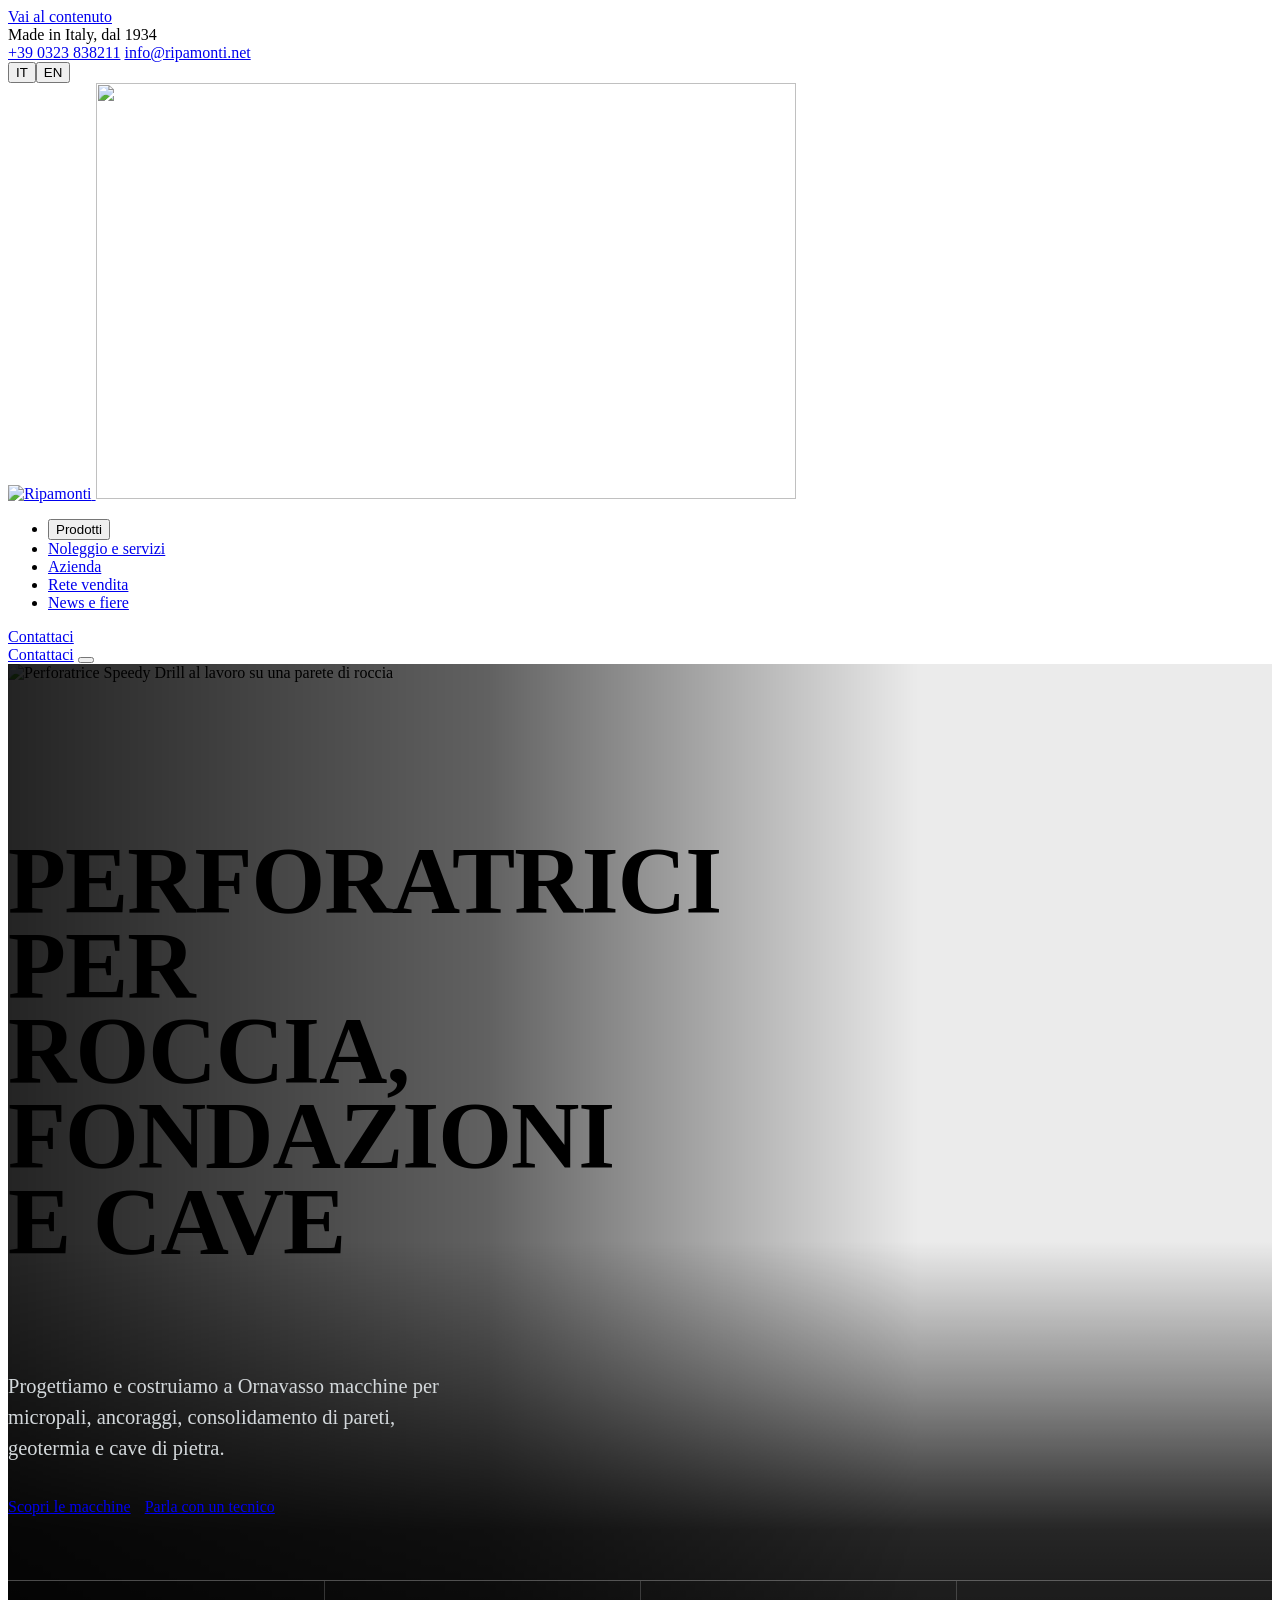
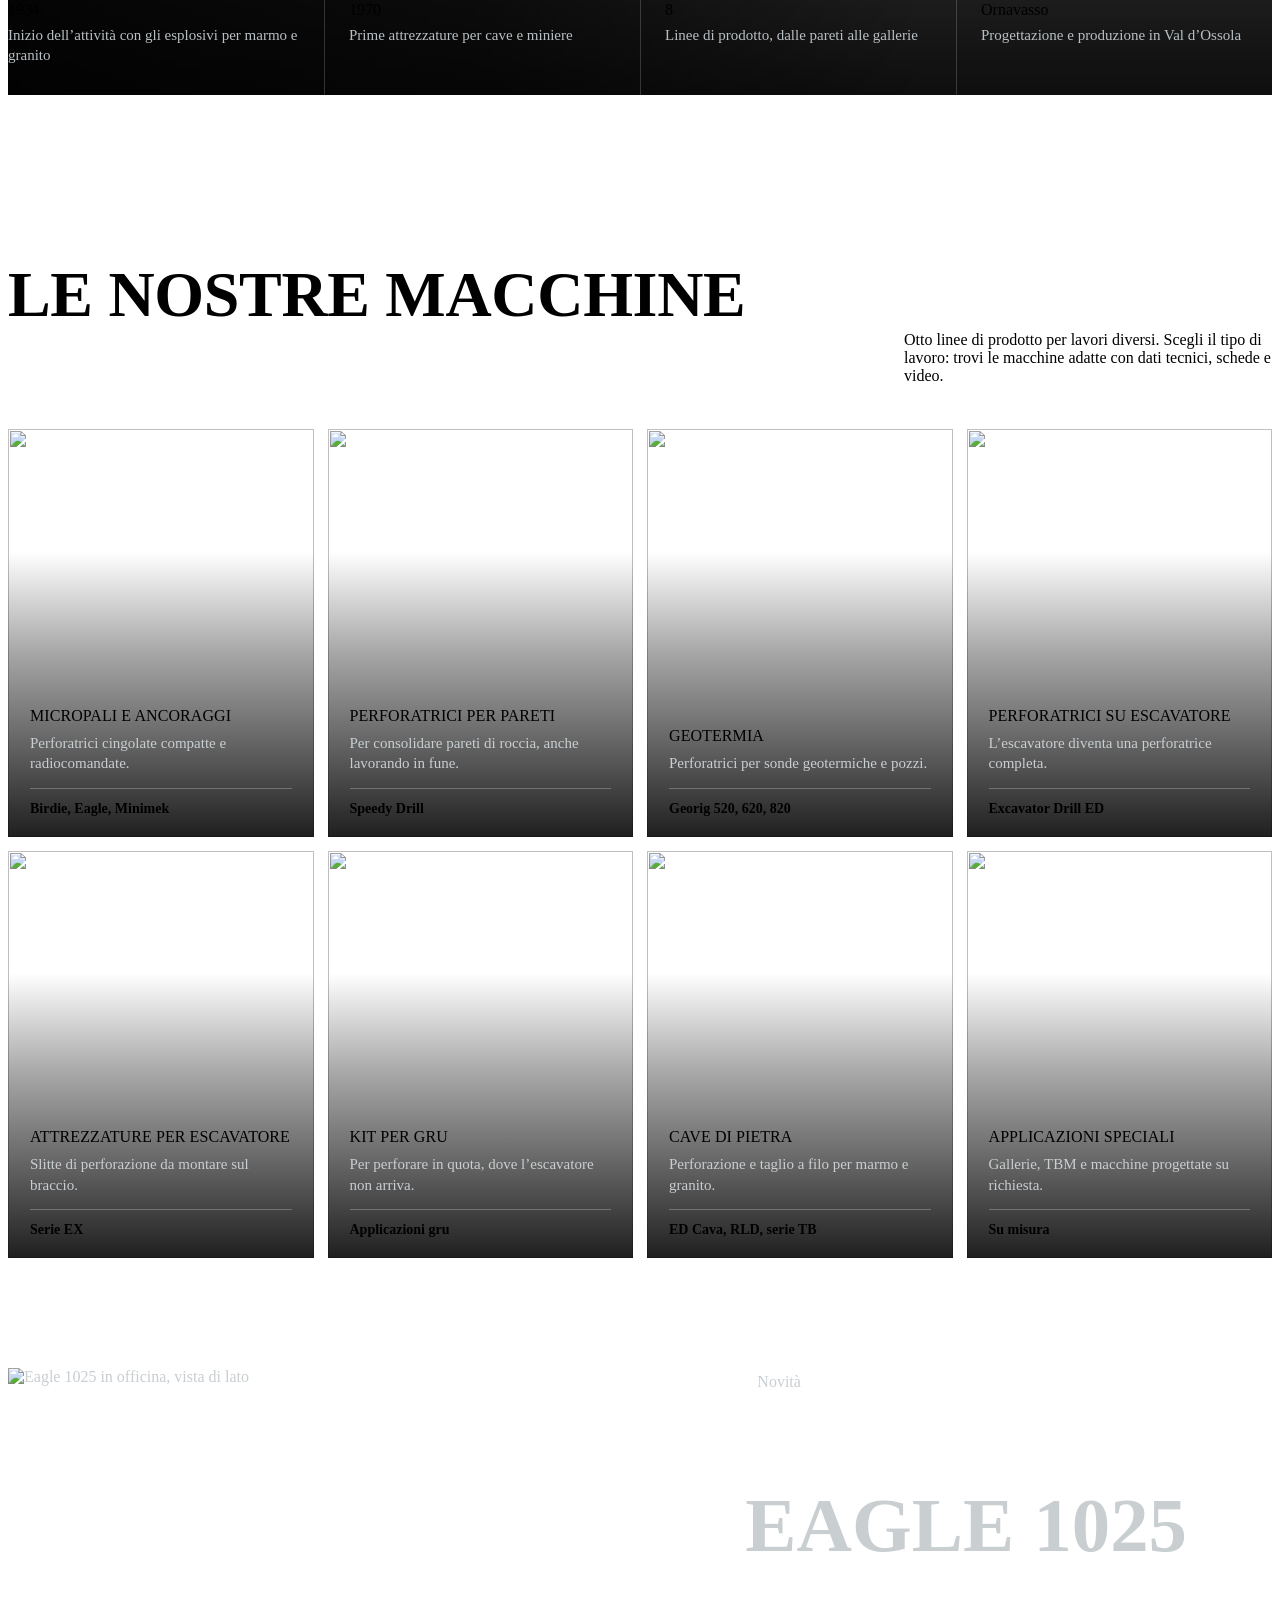
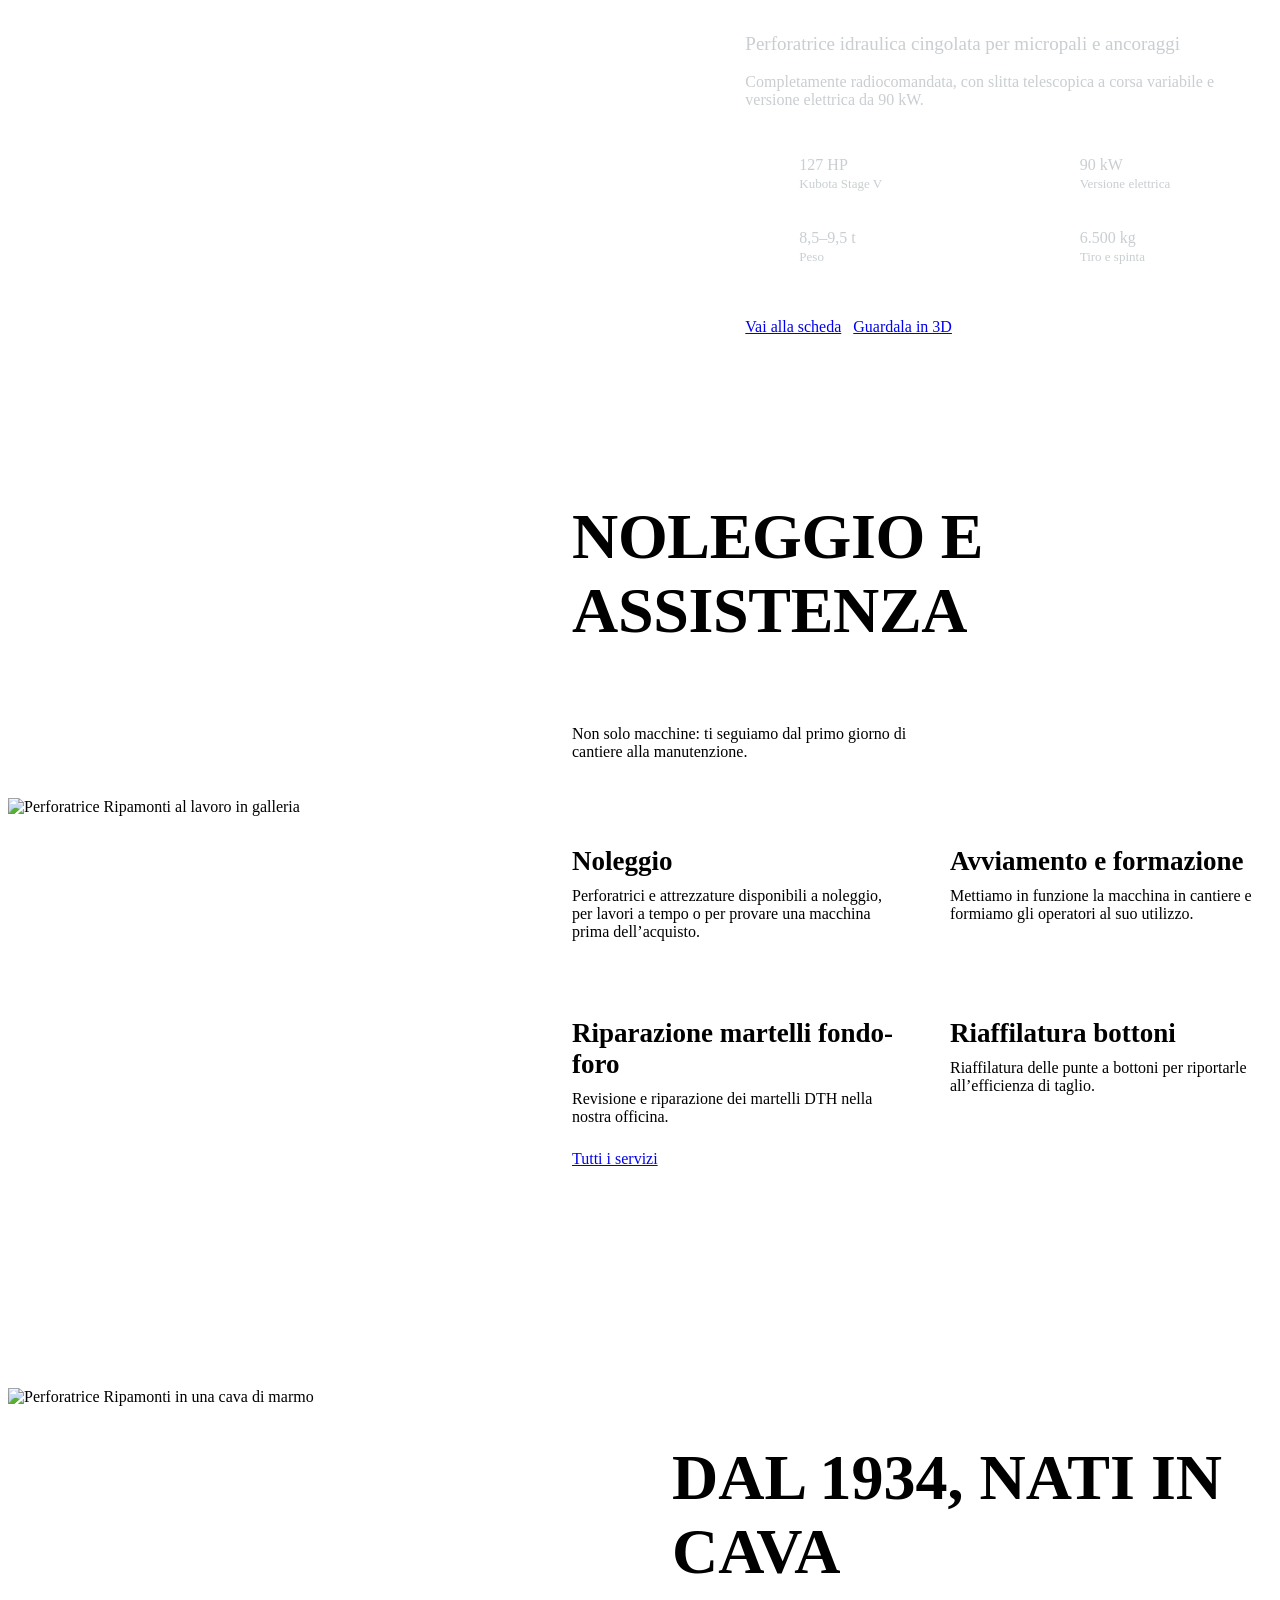
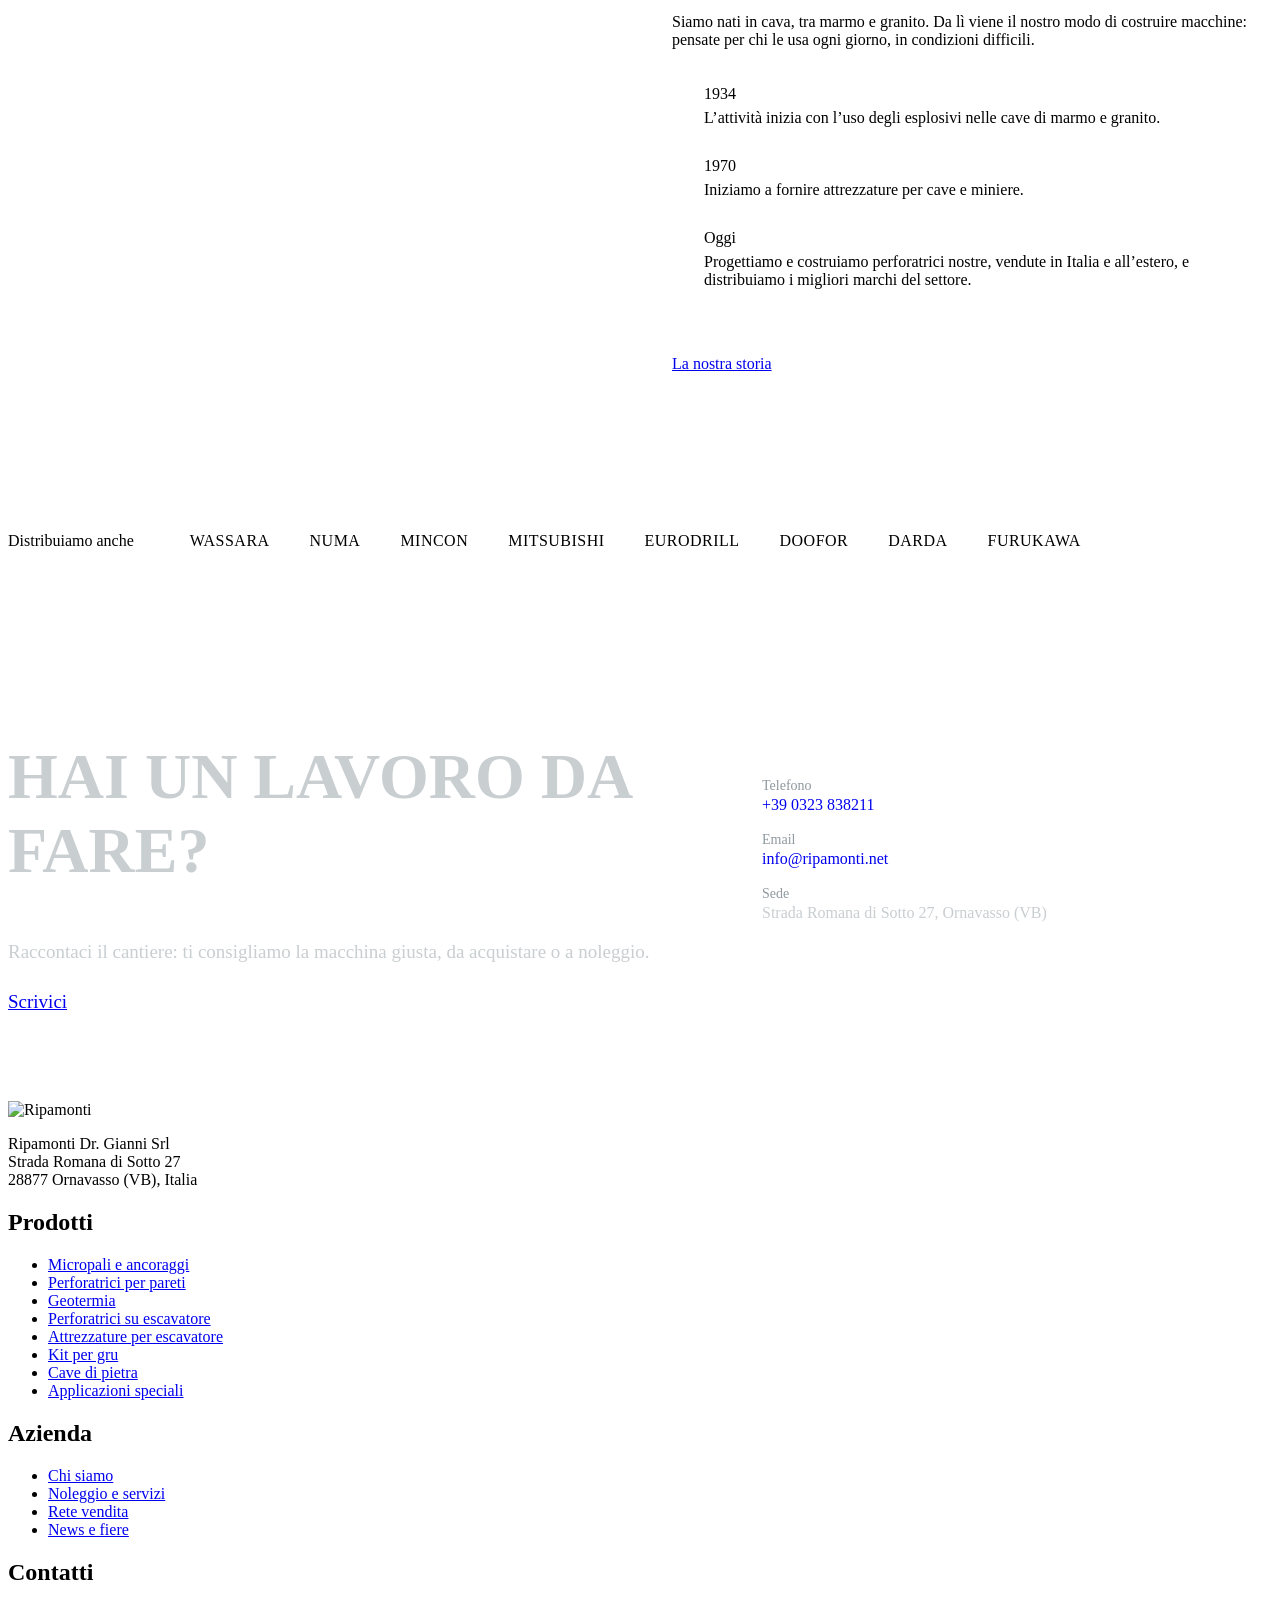
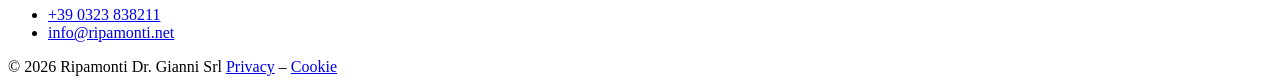
==== bozza home/index.html @ 7257301f "Correggi inquadratura foto Eagle e leggibilità dati nella home - Eagle 1025: foto hero e galleria in" ====
<!doctype html>
<html lang="it">
<head>
<meta charset="utf-8">
<meta name="viewport" content="width=device-width, initial-scale=1, viewport-fit=cover">
<meta name="robots" content="noindex, nofollow">
<title>Ripamonti – Perforatrici e attrezzature per roccia, fondazioni e cave</title>
<meta name="description" content="Ripamonti progetta e costruisce a Ornavasso perforatrici per micropali, ancoraggi, pareti di roccia, geotermia e cave di pietra. Dal 1934.">
<link rel="preload" href="assets/fonts/barlow-condensed-latin-700-normal.woff2" as="font" type="font/woff2" crossorigin>
<link rel="stylesheet" href="assets/css/site.css">
<style>
/* hero */
.hero{position:relative;background:var(--black);color:var(--white);min-height:min(88vh,860px);display:flex;flex-direction:column;overflow:hidden}
.hero>img{position:absolute;inset:0;width:100%;height:100%;object-fit:cover;object-position:62% 40%}
.hero::before{content:"";position:absolute;inset:0;z-index:1;background:linear-gradient(90deg,rgba(0,0,0,.86) 0%,rgba(0,0,0,.62) 38%,rgba(0,0,0,.08) 72%),linear-gradient(0deg,rgba(0,0,0,.94) 0%,rgba(0,0,0,.84) 16%,rgba(0,0,0,.4) 30%,transparent 44%)}
.hero .wrap{position:relative;z-index:2;flex:1;display:flex;flex-direction:column;justify-content:flex-end;width:100%;padding-top:96px}
.hero h1{color:var(--white);text-transform:uppercase;font-weight:800;font-size:clamp(50px,7.4vw,112px);line-height:.9;letter-spacing:-.01em;max-width:11ch}
.hero .sub{font-size:clamp(18px,1.6vw,21px);line-height:1.5;color:#D3D8DB;max-width:44ch;margin:28px 0 34px}
.hero .actions{display:flex;flex-wrap:wrap;gap:14px}
.facts{list-style:none;margin:64px 0 0;padding:0;display:grid;grid-template-columns:repeat(4,1fr);border-top:1px solid rgba(255,255,255,.28)}
.facts li{padding:20px 24px 30px 0}
.facts li+li{padding-left:24px;border-left:1px solid rgba(255,255,255,.18)}
.facts b{display:block;font:700 40px/1 var(--display);color:var(--white)}
.facts span{display:block;font-size:15px;color:#B9C0C4;margin-top:6px;line-height:1.35}
@media (max-width:800px){
  .hero>img{object-position:70% 40%}
  .hero::before{background:linear-gradient(0deg,rgba(0,0,0,.95) 0%,rgba(0,0,0,.88) 38%,rgba(0,0,0,.6) 60%,rgba(0,0,0,.3) 100%)}
  .facts{grid-template-columns:1fr 1fr}
  .facts li:nth-child(3){padding-left:0;border-left:0}
  .facts li:nth-child(n+3){border-top:1px solid rgba(255,255,255,.18)}
}

/* sections */
.sec{padding:110px 0}
.sec.alt{background:var(--bg-alt)}
.sec-head{display:flex;flex-wrap:wrap;justify-content:space-between;align-items:flex-end;gap:24px 48px;margin-bottom:44px}
.sec-head h2{font-size:clamp(40px,5vw,68px);text-transform:uppercase;font-weight:800;letter-spacing:-.005em}
.sec-head p{color:var(--muted);margin:0;max-width:46ch}
@media (max-width:800px){.sec{padding:76px 0}}

/* product lines */
.lines{list-style:none;margin:0;padding:0;display:grid;grid-template-columns:repeat(4,1fr);gap:14px}
.lines a{position:relative;display:block;aspect-ratio:3/4;overflow:hidden;text-decoration:none;background:var(--ral7021);color:var(--white)}
.lines img{width:100%;height:100%;object-fit:cover;transition:transform .5s ease}
.lines a::before{content:"";position:absolute;inset:0;z-index:1;background:linear-gradient(0deg,rgba(0,0,0,.88) 0%,rgba(0,0,0,.35) 45%,rgba(0,0,0,0) 70%)}
.lines .txt{position:absolute;left:0;right:0;bottom:0;z-index:2;padding:22px 22px 20px}
.lines b{display:block;font:700 30px/1 var(--display);text-transform:uppercase;letter-spacing:.005em}
.lines small{display:block;font-size:15px;color:#C9CED1;margin-top:8px;line-height:1.35}
.lines .models{display:block;margin-top:14px;padding-top:12px;border-top:1px solid rgba(255,255,255,.25);font-size:14px;font-weight:600;color:var(--white)}
.lines a:hover img,.lines a:focus-visible img{transform:scale(1.045)}
.lines a:focus-visible{outline-offset:3px}
@media (max-width:1000px){.lines{grid-template-columns:repeat(2,1fr)}}
@media (max-width:520px){.lines{grid-template-columns:1fr}.lines a{aspect-ratio:4/3}}

/* featured */
.feature{background:var(--panel);color:#C9CED1}
.feature .wrap{display:grid;grid-template-columns:minmax(0,7fr) minmax(0,5fr);gap:0;padding:0;max-width:none}
.feature figure{margin:0;min-height:560px}
.feature figure img{width:100%;height:100%;object-fit:cover}
.feature .copy{padding:72px max(var(--gut),calc((100vw - var(--wrap))/2 + var(--gut))) 72px clamp(28px,4vw,64px);max-width:calc(var(--wrap)*5/12 + 200px)}
.badge{display:inline-block;background:var(--white);color:var(--black);font:700 15px var(--body);padding:5px 20px 5px 12px;clip-path:polygon(0 0,100% 0,calc(100% - 10px) 100%,0 100%);margin-bottom:22px}
.feature h2{color:var(--white);font-size:clamp(56px,6vw,88px);text-transform:uppercase;font-weight:800}
.feature .kind{font-size:19px;color:var(--white);margin:12px 0 18px}
.kpis{list-style:none;margin:28px 0 34px;padding:0;display:grid;grid-template-columns:1fr 1fr;border-top:1px solid rgba(255,255,255,.2)}
.kpis li{display:flex;gap:14px;align-items:center;padding:16px 0;border-bottom:1px solid rgba(255,255,255,.2)}
.kpis li:nth-child(odd){padding-right:16px}
.kpis li:nth-child(even){padding-left:16px;border-left:1px solid rgba(255,255,255,.2)}
.kpis .ico{flex:none;width:40px;height:40px;background:var(--white);-webkit-mask:var(--i) center/contain no-repeat;mask:var(--i) center/contain no-repeat}
.kpis b{display:block;font:700 26px/1 var(--display);color:var(--white);white-space:nowrap}
.kpis small{font-size:13px}
.feature .actions{display:flex;flex-wrap:wrap;gap:12px}
@media (max-width:960px){
  .feature .wrap{grid-template-columns:1fr}
  .feature figure{min-height:0;aspect-ratio:4/3}
  .feature .copy{padding:48px var(--gut) 64px;max-width:none}
}

/* services */
.services{display:grid;grid-template-columns:minmax(0,5fr) minmax(0,7fr);gap:clamp(32px,5vw,80px);align-items:center}
.services figure{margin:0;position:relative}
.services figure img{width:100%;aspect-ratio:4/5;object-fit:cover;object-position:35% 50%}
.svc{list-style:none;margin:0;padding:0;display:grid;grid-template-columns:1fr 1fr;border-top:2px solid var(--heading)}
.svc li{padding:26px 28px 24px 0;border-bottom:1px solid var(--rule)}
.svc li:nth-child(even){padding:26px 0 24px 28px;border-left:1px solid var(--rule)}
.svc h3{font-size:27px;font-weight:700;margin-bottom:10px}
.svc p{font-size:16px;margin:0;color:var(--text)}
.services .more{margin-top:32px}
@media (max-width:900px){.services{grid-template-columns:1fr}.services figure img{aspect-ratio:16/10}}
@media (max-width:600px){.svc{grid-template-columns:1fr}.svc li:nth-child(even){padding:26px 0 24px;border-left:0}}

/* history */
.history{display:grid;grid-template-columns:minmax(0,6fr) minmax(0,6fr);gap:clamp(32px,5vw,80px)}
.history figure{margin:0}
.history figure img{width:100%;height:100%;max-height:720px;object-fit:cover}
.history h2{font-size:clamp(40px,5vw,68px);text-transform:uppercase;font-weight:800;margin-bottom:24px}
.timeline{list-style:none;margin:36px 0 36px;padding:0;border-left:2px solid var(--heading)}
.timeline li{position:relative;padding:0 0 30px 32px}
.timeline li::before{content:"";position:absolute;left:-8px;top:6px;width:14px;height:14px;background:var(--bg);border:2px solid var(--heading)}
.timeline li:last-child::before{background:var(--heading)}
.timeline b{display:block;font:700 34px/1 var(--display);color:var(--heading);margin-bottom:6px}
.timeline p{margin:0}
@media (max-width:900px){.history{grid-template-columns:1fr}.history figure img{aspect-ratio:4/3;height:auto}}

/* brands */
.brands{border-top:1px solid var(--rule);border-bottom:1px solid var(--rule);padding:36px 0}
.brands .wrap{display:flex;flex-wrap:wrap;align-items:center;gap:18px 44px}
.brands h2{font:600 17px var(--body);color:var(--muted);margin-right:12px}
.brands ul{list-style:none;margin:0;padding:0;display:flex;flex-wrap:wrap;gap:12px 40px}
.brands li{font:700 26px/1 var(--display);color:var(--ral7001);text-transform:uppercase;letter-spacing:.03em}

/* contact band */
.reach{background:var(--panel);color:#C9CED1;position:relative;overflow:hidden}
.reach .wrap{display:grid;grid-template-columns:minmax(0,7fr) minmax(0,5fr);gap:40px;align-items:center;padding-top:88px;padding-bottom:88px}
.reach h2{color:var(--white);font-size:clamp(40px,5vw,72px);text-transform:uppercase;font-weight:800}
.reach p{margin:20px 0 0;font-size:19px}
.reach dl{margin:0;display:grid;gap:18px}
.reach dt{font-size:14px;color:#8F999F}
.reach dd{margin:2px 0 0;font:700 30px/1.1 var(--display);color:var(--white)}
.reach dd a{text-decoration:none}.reach dd a:hover{text-decoration:underline}
@media (max-width:860px){.reach .wrap{grid-template-columns:1fr}}
</style>
</head>
<body>
<a class="skip" href="#main">Vai al contenuto</a>

<div class="util">
  <div class="wrap">
    <span><span class="flag" aria-hidden="true"></span>Made in Italy, dal 1934</span>
    <div class="right">
      <a class="hide-s" href="tel:+390323838211">+39 0323 838211</a>
      <a class="hide-s" href="mailto:info@ripamonti.net">info@ripamonti.net</a>
      <div class="lang" role="group" aria-label="Lingua">
        <button type="button" aria-pressed="true">IT</button><button type="button" aria-pressed="false">EN</button>
      </div>
    </div>
  </div>
</div>

<header class="site-head">
  <div class="wrap bar">
    <a class="brand" href="index.html" aria-label="Ripamonti, home">
      <img class="on-light" src="assets/img/logo-ripamonti-nero.png" alt="Ripamonti" width="700" height="402">
      <img class="on-dark" src="assets/img/logo-ripamonti-bianco.png" alt="" width="700" height="416">
    </a>
    <nav class="mainnav" aria-label="Menu principale">
      <ul>
        <li>
          <button class="item" type="button" data-mega aria-expanded="false" aria-controls="mega-prodotti">Prodotti <span class="chev" aria-hidden="true"></span></button>
          <div class="mega" id="mega-prodotti" hidden>
            <div class="wrap">
              <ul>
                <li><a href="#"><img src="assets/img/home/cat-micropali.jpg" alt=""><span><b>Micropali e ancoraggi</b><small>Birdie, Eagle, Minimek</small></span></a></li>
                <li><a href="#"><img src="assets/img/home/cat-pareti.jpg" alt=""><span><b>Perforatrici per pareti</b><small>Speedy Drill, per lavori in parete e in fune</small></span></a></li>
                <li><a href="#"><img src="assets/img/home/cat-geotermia.jpg" alt=""><span><b>Geotermia</b><small>Georig 520, 620, 820</small></span></a></li>
                <li><a href="#"><img src="assets/img/home/cat-escavatore-perforatrici.jpg" alt=""><span><b>Perforatrici su escavatore</b><small>Excavator Drill ED</small></span></a></li>
                <li><a href="#"><img src="assets/img/home/cat-escavatore-attrezzature.jpg" alt=""><span><b>Attrezzature per escavatore</b><small>Serie EX, slitte da montare sul braccio</small></span></a></li>
                <li><a href="#"><img src="assets/img/home/cat-gru.jpg" alt=""><span><b>Kit di perforazione per gru</b><small>Per lavorare dove l’escavatore non arriva</small></span></a></li>
                <li><a href="#"><img src="assets/img/home/cat-cave.jpg" alt=""><span><b>Cave di pietra</b><small>ED Cava, RLD, serie TB</small></span></a></li>
                <li><a href="#"><img src="assets/img/home/cat-speciali.jpg" alt=""><span><b>Applicazioni speciali</b><small>TBM e macchine su misura</small></span></a></li>
                <li class="all"><a href="#linee">Tutte le linee di prodotto</a></li>
              </ul>
              <a class="feat" href="eagle-1025.html">
                <img src="assets/img/eagle-lato.jpg" alt="">
                <div><em>Novità</em><b>Eagle 1025</b><span>Perforatrice idraulica cingolata, anche in versione elettrica.</span></div>
              </a>
            </div>
          </div>
        </li>
        <li><a class="item" href="#servizi">Noleggio e servizi</a></li>
        <li><a class="item" href="#azienda">Azienda</a></li>
        <li><a class="item" href="#">Rete vendita</a></li>
        <li><a class="item" href="#">News e fiere</a></li>
      </ul>
      <a class="btn mobile-cta" href="#contatti">Contattaci</a>
    </nav>
    <a class="btn cta" href="#contatti">Contattaci</a>
    <button class="burger" type="button" aria-expanded="false" aria-label="Apri il menu"><span></span></button>
  </div>
</header>

<main id="main">
  <section class="hero" aria-labelledby="h1">
    <img src="assets/img/home/hero-speedy-parete.jpg" alt="Perforatrice Speedy Drill al lavoro su una parete di roccia" fetchpriority="high">
    <div class="wrap">
      <h1 id="h1">Perforatrici per roccia, fondazioni e cave</h1>
      <p class="sub">Progettiamo e costruiamo a Ornavasso macchine per micropali, ancoraggi, consolidamento di pareti, geotermia e cave di pietra.</p>
      <div class="actions">
        <a class="btn light" href="#linee">Scopri le macchine</a>
        <a class="btn line light" href="#contatti">Parla con un tecnico</a>
      </div>
      <ul class="facts">
        <li><b>1934</b><span>Inizio dell’attività con gli esplosivi per marmo e granito</span></li>
        <li><b>1970</b><span>Prime attrezzature per cave e miniere</span></li>
        <li><b>8</b><span>Linee di prodotto, dalle pareti alle gallerie</span></li>
        <li><b>Ornavasso</b><span>Progettazione e produzione in Val d’Ossola</span></li>
      </ul>
    </div>
  </section>

  <section class="sec" id="linee" aria-labelledby="t-linee">
    <div class="wrap">
      <div class="sec-head">
        <h2 id="t-linee">Le nostre macchine</h2>
        <p>Otto linee di prodotto per lavori diversi. Scegli il tipo di lavoro: trovi le macchine adatte con dati tecnici, schede e video.</p>
      </div>
      <ul class="lines">
        <li><a href="eagle-1025.html"><img src="assets/img/home/cat-micropali.jpg" alt="" loading="lazy"><span class="txt"><b>Micropali e ancoraggi</b><small>Perforatrici cingolate compatte e radiocomandate.</small><span class="models">Birdie, Eagle, Minimek</span></span></a></li>
        <li><a href="#"><img src="assets/img/home/cat-pareti.jpg" alt="" loading="lazy"><span class="txt"><b>Perforatrici per pareti</b><small>Per consolidare pareti di roccia, anche lavorando in fune.</small><span class="models">Speedy Drill</span></span></a></li>
        <li><a href="#"><img src="assets/img/home/cat-geotermia.jpg" alt="" loading="lazy"><span class="txt"><b>Geotermia</b><small>Perforatrici per sonde geotermiche e pozzi.</small><span class="models">Georig 520, 620, 820</span></span></a></li>
        <li><a href="#"><img src="assets/img/home/cat-escavatore-perforatrici.jpg" alt="" loading="lazy"><span class="txt"><b>Perforatrici su escavatore</b><small>L’escavatore diventa una perforatrice completa.</small><span class="models">Excavator Drill ED</span></span></a></li>
        <li><a href="#"><img src="assets/img/home/cat-escavatore-attrezzature.jpg" alt="" loading="lazy"><span class="txt"><b>Attrezzature per escavatore</b><small>Slitte di perforazione da montare sul braccio.</small><span class="models">Serie EX</span></span></a></li>
        <li><a href="#"><img src="assets/img/home/cat-gru.jpg" alt="" loading="lazy"><span class="txt"><b>Kit per gru</b><small>Per perforare in quota, dove l’escavatore non arriva.</small><span class="models">Applicazioni gru</span></span></a></li>
        <li><a href="#"><img src="assets/img/home/cat-cave.jpg" alt="" loading="lazy"><span class="txt"><b>Cave di pietra</b><small>Perforazione e taglio a filo per marmo e granito.</small><span class="models">ED Cava, RLD, serie TB</span></span></a></li>
        <li><a href="#"><img src="assets/img/home/cat-speciali.jpg" alt="" loading="lazy"><span class="txt"><b>Applicazioni speciali</b><small>Gallerie, TBM e macchine progettate su richiesta.</small><span class="models">Su misura</span></span></a></li>
      </ul>
    </div>
  </section>

  <section class="feature" aria-labelledby="t-new">
    <div class="wrap">
      <figure><img src="assets/img/eagle-lato.jpg" alt="Eagle 1025 in officina, vista di lato" loading="lazy"></figure>
      <div class="copy">
        <span class="badge">Novità</span>
        <h2 id="t-new">Eagle 1025</h2>
        <p class="kind">Perforatrice idraulica cingolata per micropali e ancoraggi</p>
        <p>Completamente radiocomandata, con slitta telescopica a corsa variabile e versione elettrica da 90 kW.</p>
        <ul class="kpis">
          <li><span class="ico" style="--i:url(assets/img/ico-motore.png)" aria-hidden="true"></span><span><b>127 HP</b><small>Kubota Stage V</small></span></li>
          <li><span class="ico" style="--i:url(assets/img/ico-elettrico.png)" aria-hidden="true"></span><span><b>90 kW</b><small>Versione elettrica</small></span></li>
          <li><span class="ico" style="--i:url(assets/img/ico-peso.png)" aria-hidden="true"></span><span><b>8,5–9,5 t</b><small>Peso</small></span></li>
          <li><span class="ico" style="--i:url(assets/img/ico-tiro.png)" aria-hidden="true"></span><span><b>6.500 kg</b><small>Tiro e spinta</small></span></li>
        </ul>
        <div class="actions">
          <a class="btn light" href="eagle-1025.html">Vai alla scheda</a>
          <a class="btn line light" href="eagle-1025.html#t3d">Guardala in 3D</a>
        </div>
      </div>
    </div>
  </section>

  <section class="sec" id="servizi" aria-labelledby="t-svc">
    <div class="wrap services">
      <figure><img src="assets/img/home/servizi-galleria.jpg" alt="Perforatrice Ripamonti al lavoro in galleria" loading="lazy"></figure>
      <div>
        <div class="sec-head" style="margin-bottom:32px">
          <h2 id="t-svc">Noleggio e assistenza</h2>
          <p>Non solo macchine: ti seguiamo dal primo giorno di cantiere alla manutenzione.</p>
        </div>
        <ul class="svc">
          <li><h3>Noleggio</h3><p>Perforatrici e attrezzature disponibili a noleggio, per lavori a tempo o per provare una macchina prima dell’acquisto.</p></li>
          <li><h3>Avviamento e formazione</h3><p>Mettiamo in funzione la macchina in cantiere e formiamo gli operatori al suo utilizzo.</p></li>
          <li><h3>Riparazione martelli fondo-foro</h3><p>Revisione e riparazione dei martelli DTH nella nostra officina.</p></li>
          <li><h3>Riaffilatura bottoni</h3><p>Riaffilatura delle punte a bottoni per riportarle all’efficienza di taglio.</p></li>
        </ul>
        <a class="btn line more" href="#">Tutti i servizi</a>
      </div>
    </div>
  </section>

  <section class="sec alt" id="azienda" aria-labelledby="t-az">
    <div class="wrap history">
      <figure><img src="assets/img/home/azienda-cava.jpg" alt="Perforatrice Ripamonti in una cava di marmo" loading="lazy"></figure>
      <div>
        <h2 id="t-az">Dal 1934, nati in cava</h2>
        <p>Siamo nati in cava, tra marmo e granito. Da lì viene il nostro modo di costruire macchine: pensate per chi le usa ogni giorno, in condizioni difficili.</p>
        <ol class="timeline">
          <li><b>1934</b><p>L’attività inizia con l’uso degli esplosivi nelle cave di marmo e granito.</p></li>
          <li><b>1970</b><p>Iniziamo a fornire attrezzature per cave e miniere.</p></li>
          <li><b>Oggi</b><p>Progettiamo e costruiamo perforatrici nostre, vendute in Italia e all’estero, e distribuiamo i migliori marchi del settore.</p></li>
        </ol>
        <a class="btn" href="#">La nostra storia</a>
      </div>
    </div>
  </section>

  <section class="brands" aria-labelledby="t-brands">
    <div class="wrap">
      <h2 id="t-brands">Distribuiamo anche</h2>
      <ul>
        <li>Wassara</li><li>Numa</li><li>Mincon</li><li>Mitsubishi</li><li>Eurodrill</li><li>Doofor</li><li>Darda</li><li>Furukawa</li>
      </ul>
    </div>
  </section>

  <section class="reach" id="contatti" aria-labelledby="t-reach">
    <div class="wrap">
      <div>
        <h2 id="t-reach">Hai un lavoro da fare?</h2>
        <p>Raccontaci il cantiere: ti consigliamo la macchina giusta, da acquistare o a noleggio.</p>
        <p style="margin-top:28px"><a class="btn light" href="mailto:info@ripamonti.net">Scrivici</a></p>
      </div>
      <dl>
        <div><dt>Telefono</dt><dd><a href="tel:+390323838211">+39 0323 838211</a></dd></div>
        <div><dt>Email</dt><dd><a href="mailto:info@ripamonti.net">info@ripamonti.net</a></dd></div>
        <div><dt>Sede</dt><dd>Strada Romana di Sotto 27, Ornavasso (VB)</dd></div>
      </dl>
    </div>
  </section>
</main>

<footer class="site-foot">
  <div class="wrap">
    <div class="cols">
      <div>
        <img src="assets/img/logo-ripamonti-bianco.png" alt="Ripamonti" width="700" height="416">
        <p>Ripamonti Dr. Gianni Srl<br>Strada Romana di Sotto 27<br>28877 Ornavasso (VB), Italia</p>
      </div>
      <div>
        <h2>Prodotti</h2>
        <ul>
          <li><a href="eagle-1025.html">Micropali e ancoraggi</a></li>
          <li><a href="#">Perforatrici per pareti</a></li>
          <li><a href="#">Geotermia</a></li>
          <li><a href="#">Perforatrici su escavatore</a></li>
          <li><a href="#">Attrezzature per escavatore</a></li>
          <li><a href="#">Kit per gru</a></li>
          <li><a href="#">Cave di pietra</a></li>
          <li><a href="#">Applicazioni speciali</a></li>
        </ul>
      </div>
      <div>
        <h2>Azienda</h2>
        <ul>
          <li><a href="#azienda">Chi siamo</a></li>
          <li><a href="#servizi">Noleggio e servizi</a></li>
          <li><a href="#">Rete vendita</a></li>
          <li><a href="#">News e fiere</a></li>
        </ul>
      </div>
      <div>
        <h2>Contatti</h2>
        <ul>
          <li><a href="tel:+390323838211">+39 0323 838211</a></li>
          <li><a href="mailto:info@ripamonti.net">info@ripamonti.net</a></li>
        </ul>
      </div>
    </div>
    <div class="legal">
      <span>© 2026 Ripamonti Dr. Gianni Srl</span>
      <span><a href="#">Privacy</a> – <a href="#">Cookie</a></span>
    </div>
  </div>
</footer>

<script src="assets/js/site.js"></script>
</body>
</html>
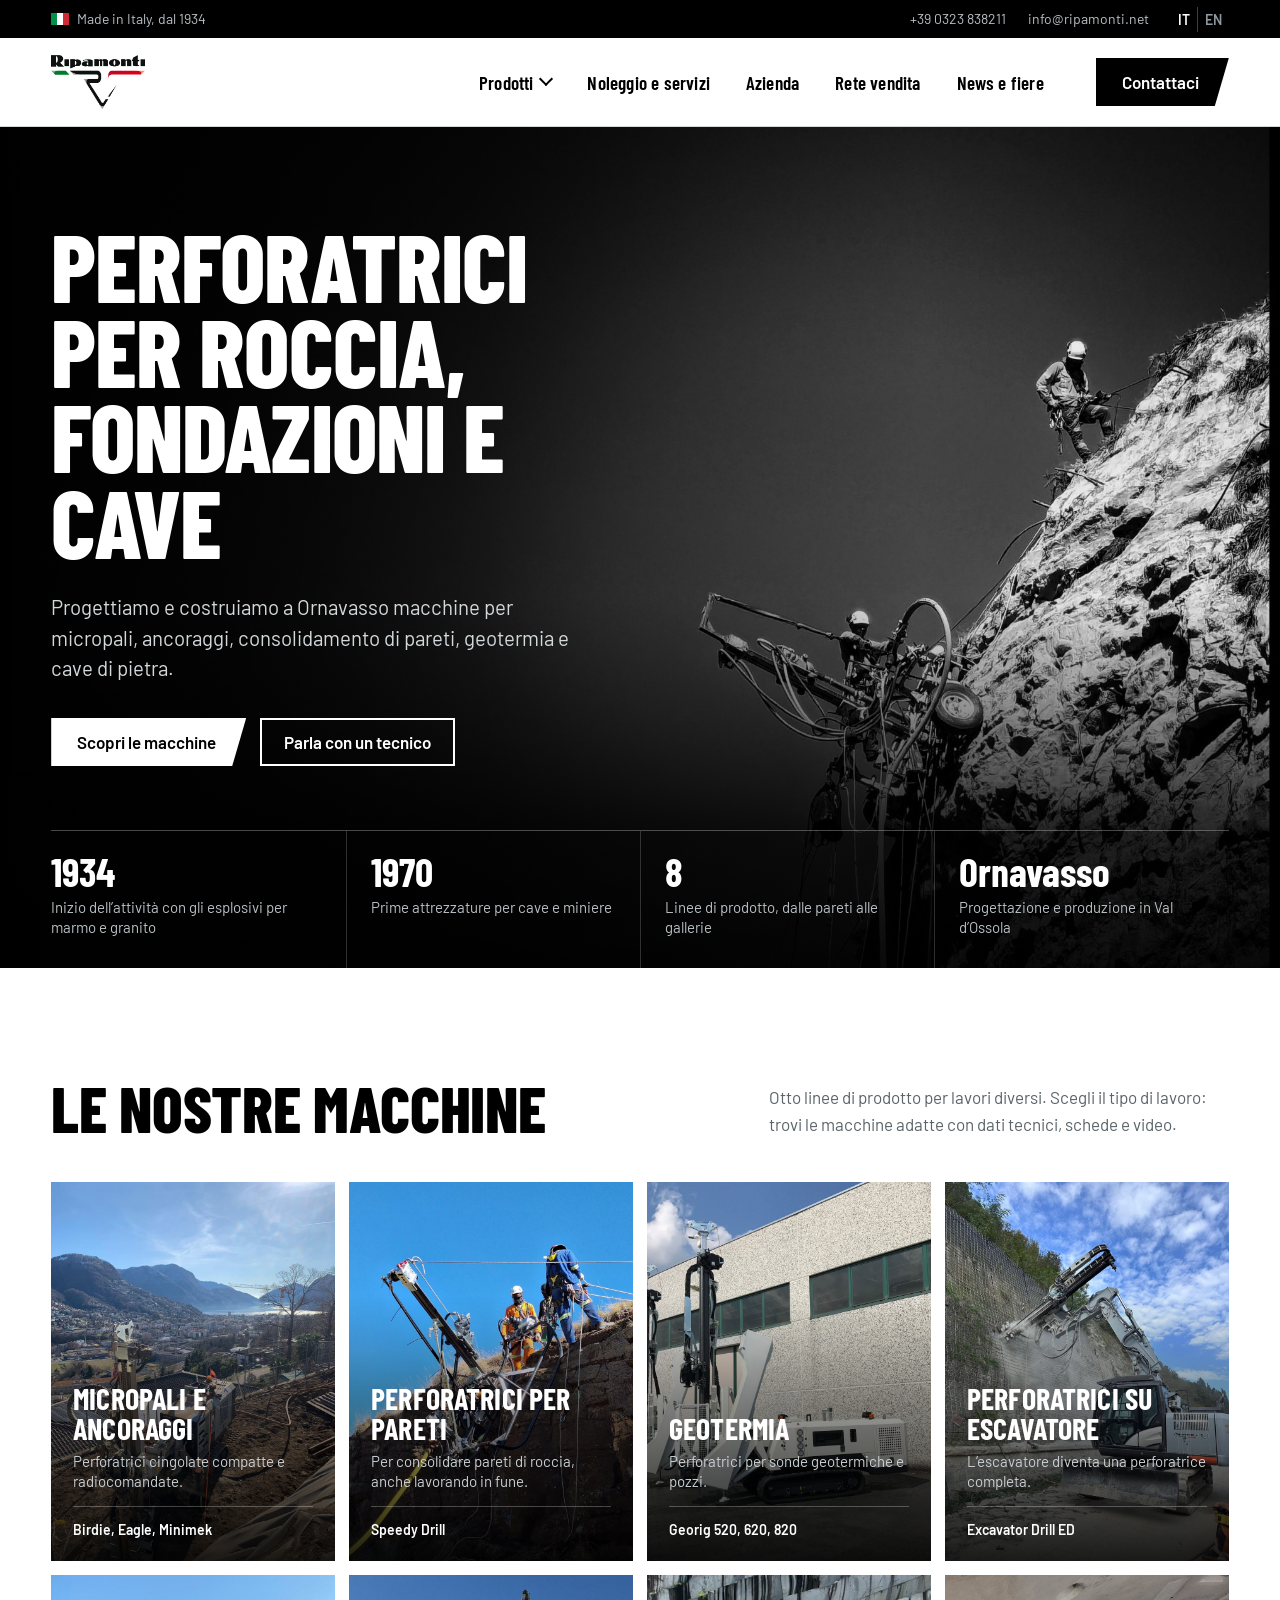
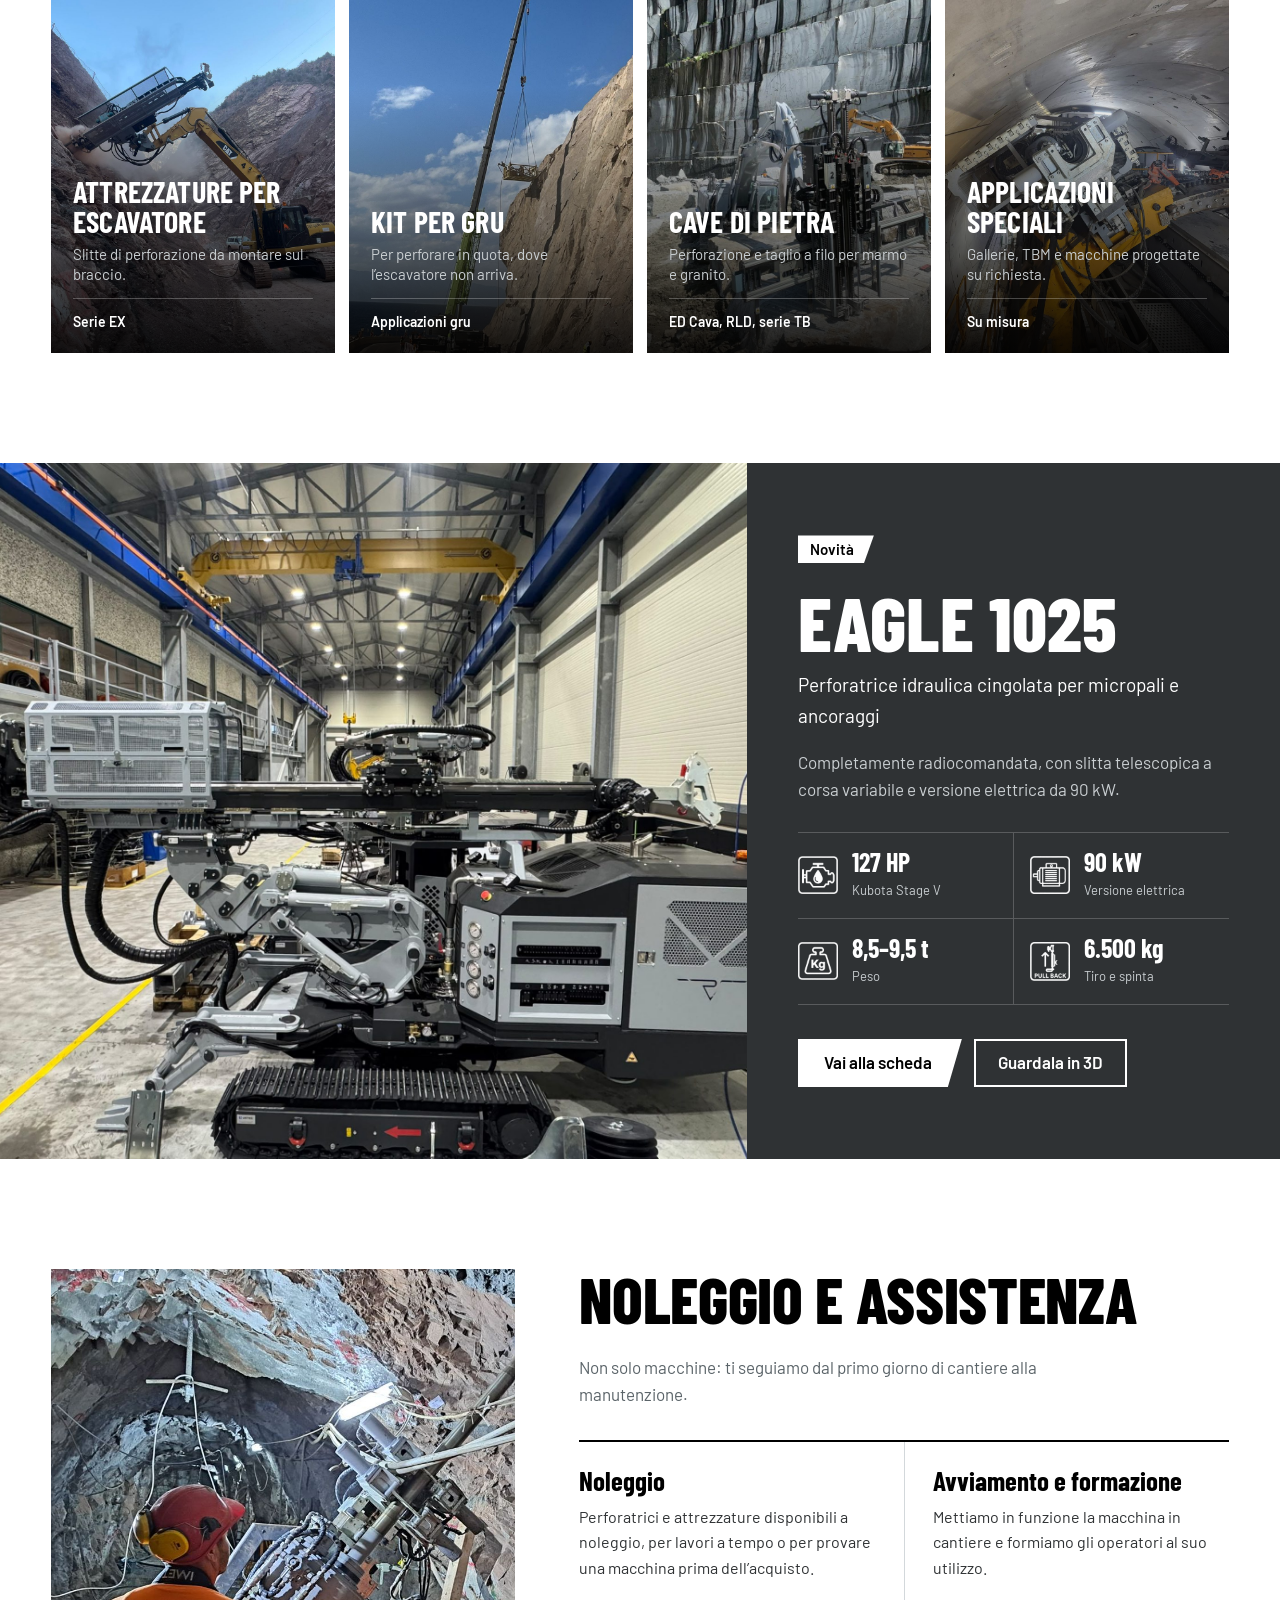
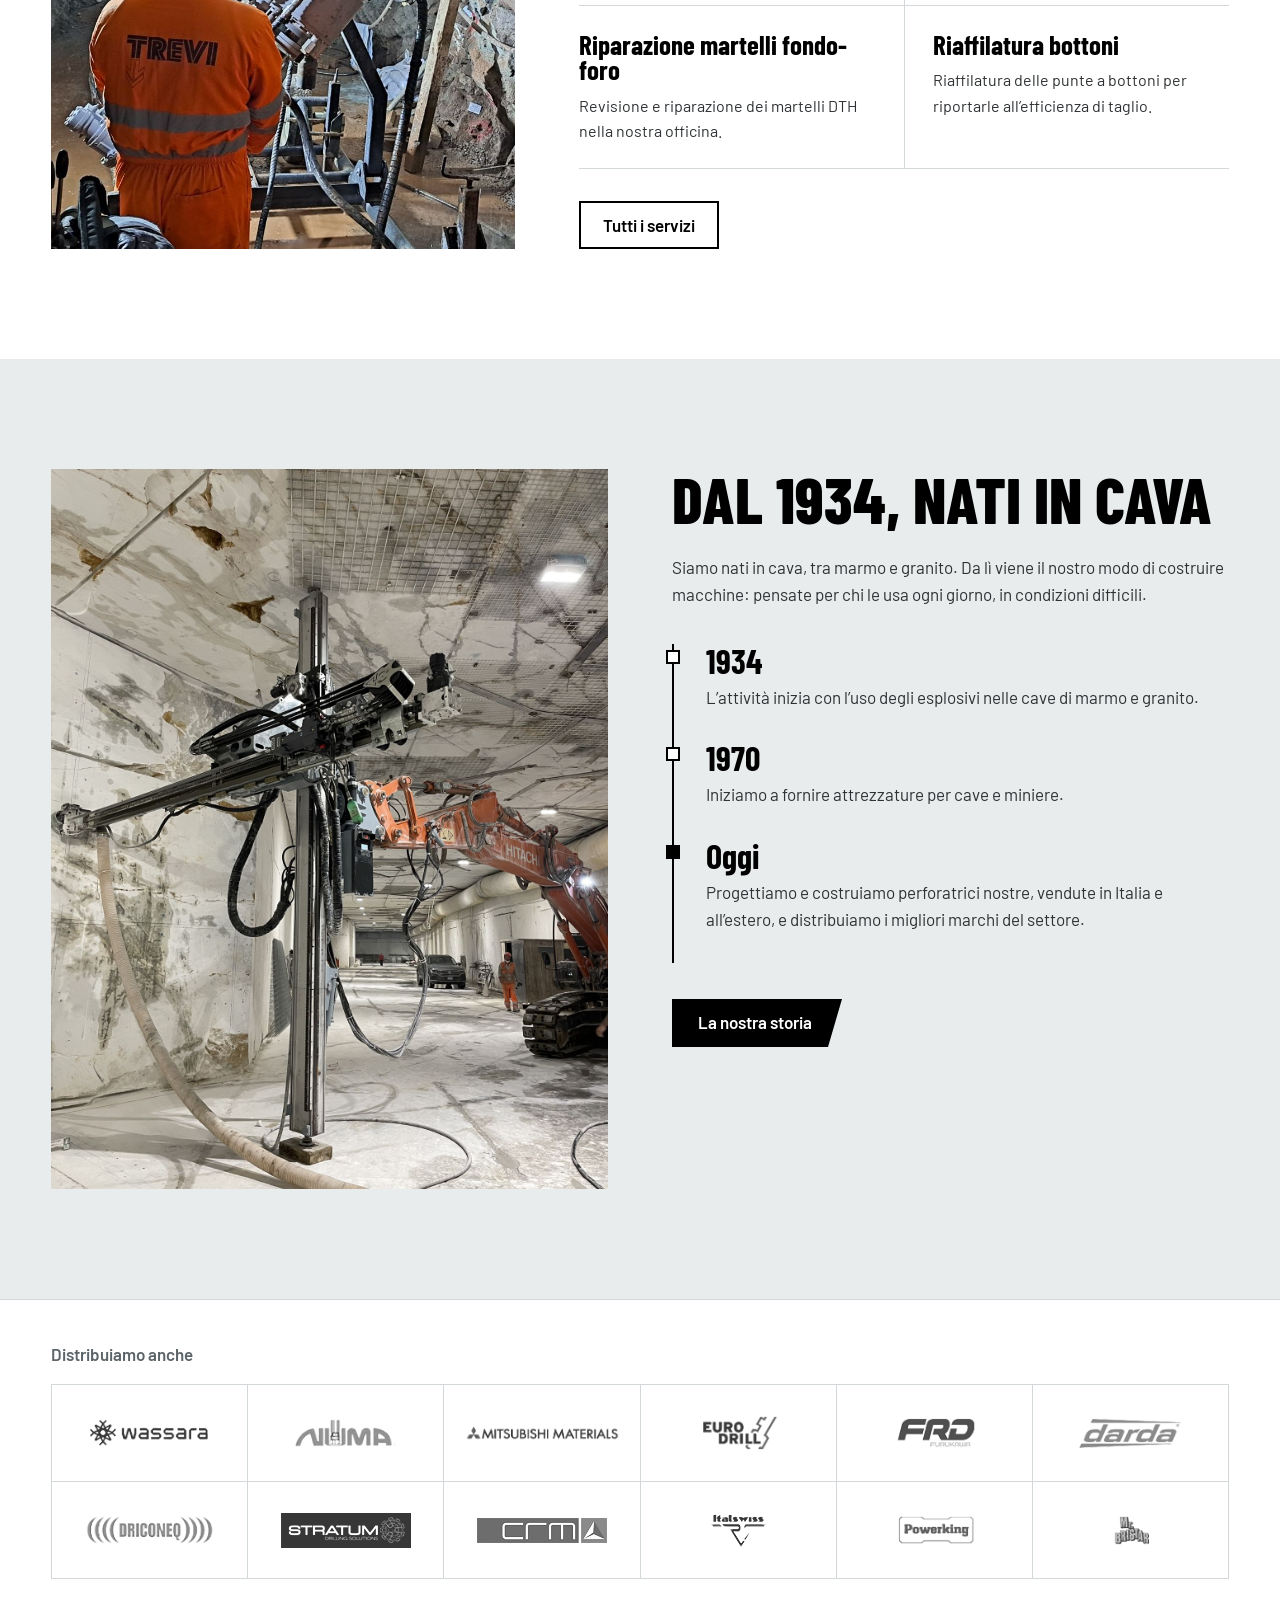
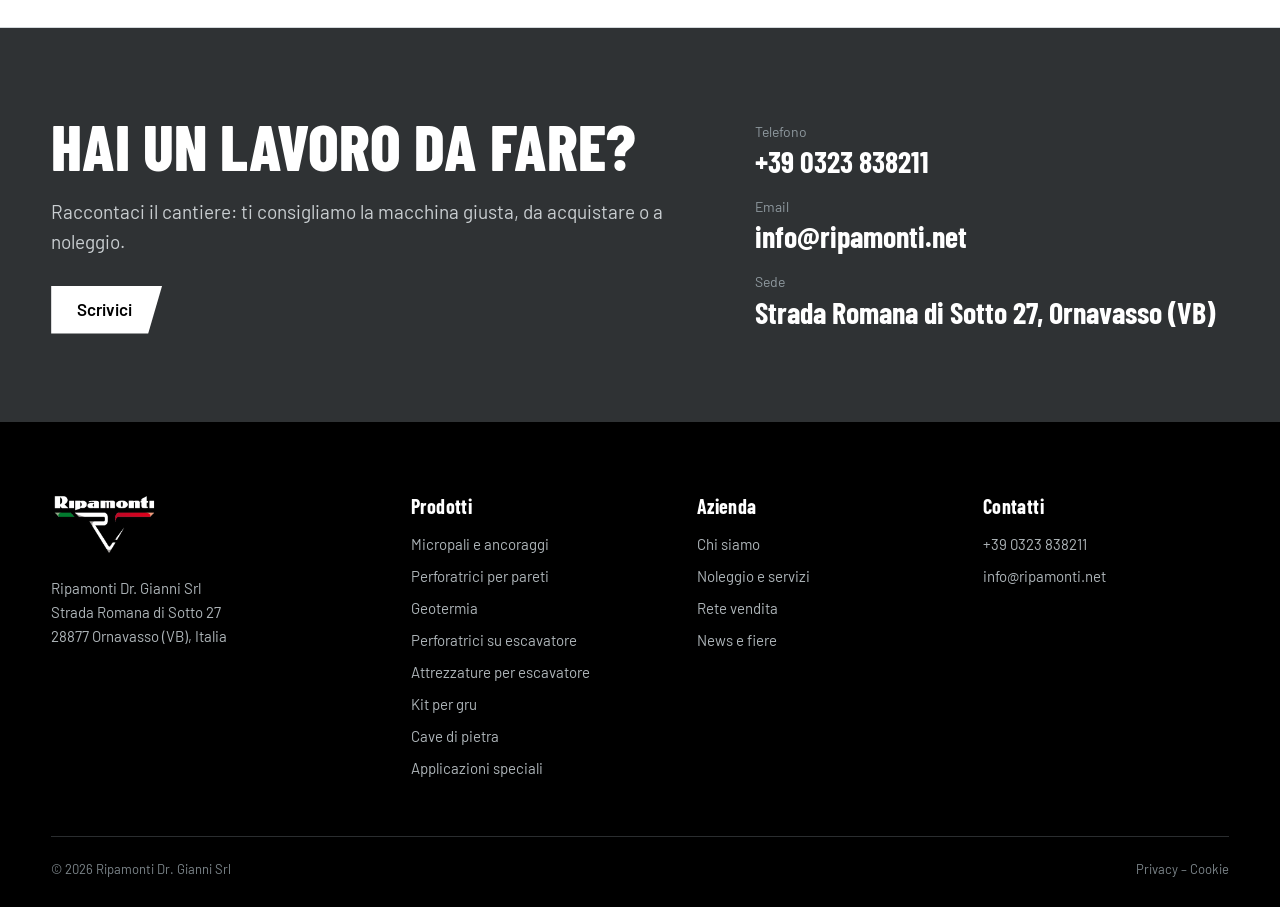
==== commit 345aefbf: "Aggiungi i loghi dei marchi distribuiti e rinnova la resa del 3D - Home: griglia con i 12 loghi pres" ====
--- a/bozza home/index.html
+++ b/bozza home/index.html
@@ -101,12 +101,15 @@
 .timeline p{margin:0}
 @media (max-width:900px){.history{grid-template-columns:1fr}.history figure img{aspect-ratio:4/3;height:auto}}
 
-/* brands */
-.brands{border-top:1px solid var(--rule);border-bottom:1px solid var(--rule);padding:36px 0}
-.brands .wrap{display:flex;flex-wrap:wrap;align-items:center;gap:18px 44px}
-.brands h2{font:600 17px var(--body);color:var(--muted);margin-right:12px}
-.brands ul{list-style:none;margin:0;padding:0;display:flex;flex-wrap:wrap;gap:12px 40px}
-.brands li{font:700 26px/1 var(--display);color:var(--ral7001);text-transform:uppercase;letter-spacing:.03em}
+/* brands: logos kept in greyscale so the page stays on the official palette; colour returns on hover */
+.brands{border-top:1px solid var(--rule);border-bottom:1px solid var(--rule);padding:44px 0 48px}
+.brands h2{font:600 17px var(--body);color:var(--muted);margin:0 0 20px}
+.brands ul{list-style:none;margin:0;padding:0;display:grid;grid-template-columns:repeat(6,1fr);gap:1px;background:var(--rule);border:1px solid var(--rule)}
+.brands li{display:flex;align-items:center;justify-content:center;height:96px;padding:0 18px;background:var(--white)}
+.brands img{max-width:100%;max-height:36px;width:auto;height:auto;filter:grayscale(1) contrast(1.1);opacity:.78;transition:filter .2s,opacity .2s}
+.brands li:hover img{filter:none;opacity:1}
+@media (max-width:1000px){.brands ul{grid-template-columns:repeat(4,1fr)}}
+@media (max-width:640px){.brands ul{grid-template-columns:repeat(2,1fr)}.brands li{height:80px}}
 
 /* contact band */
 .reach{background:var(--panel);color:#C9CED1;position:relative;overflow:hidden}
@@ -277,7 +280,18 @@
     <div class="wrap">
       <h2 id="t-brands">Distribuiamo anche</h2>
       <ul>
-        <li>Wassara</li><li>Numa</li><li>Mincon</li><li>Mitsubishi</li><li>Eurodrill</li><li>Doofor</li><li>Darda</li><li>Furukawa</li>
+        <li><img src="assets/img/brands/wassara.png" alt="Wassara" width="180" height="35" loading="lazy"></li>
+        <li><img src="assets/img/brands/numa.png" alt="Numa" width="180" height="35" loading="lazy"></li>
+        <li><img src="assets/img/brands/mitsubishi.png" alt="Mitsubishi Materials" width="345" height="42" loading="lazy"></li>
+        <li><img src="assets/img/brands/eurodrill.png" alt="Eurodrill" width="151" height="39" loading="lazy"></li>
+        <li><img src="assets/img/brands/furukawa.png" alt="FRD Furukawa" width="180" height="35" loading="lazy"></li>
+        <li><img src="assets/img/brands/darda.png" alt="Darda" width="180" height="35" loading="lazy"></li>
+        <li><img src="assets/img/brands/driconeq.png" alt="Driconeq" width="151" height="39" loading="lazy"></li>
+        <li><img src="assets/img/brands/stratum.png" alt="Stratum Drilling Solutions" width="130" height="35" loading="lazy"></li>
+        <li><img src="assets/img/brands/crm.jpg" alt="CRM Jetting" width="130" height="25" loading="lazy"></li>
+        <li><img src="assets/img/brands/italswiss.jpg" alt="Italswiss" width="111" height="35" loading="lazy"></li>
+        <li><img src="assets/img/brands/powerking.png" alt="Powerking" width="180" height="35" loading="lazy"></li>
+        <li><img src="assets/img/brands/mr-star.png" alt="Mr. Star" width="180" height="35" loading="lazy"></li>
       </ul>
     </div>
   </section>
--- a/bozza home/assets/css/site.css
+++ b/bozza home/assets/css/site.css
@@ -0,0 +1,147 @@
+/* Ripamonti – stili condivisi (bozza OC Software) */
+@font-face{font-family:"Barlow Condensed";font-weight:500;font-display:swap;src:url(../fonts/barlow-condensed-latin-500-normal.woff2) format("woff2")}
+@font-face{font-family:"Barlow Condensed";font-weight:600;font-display:swap;src:url(../fonts/barlow-condensed-latin-600-normal.woff2) format("woff2")}
+@font-face{font-family:"Barlow Condensed";font-weight:700;font-display:swap;src:url(../fonts/barlow-condensed-latin-700-normal.woff2) format("woff2")}
+@font-face{font-family:"Barlow Condensed";font-weight:800;font-display:swap;src:url(../fonts/barlow-condensed-latin-800-normal.woff2) format("woff2")}
+@font-face{font-family:"Barlow";font-weight:400;font-display:swap;src:url(../fonts/barlow-latin-400-normal.woff2) format("woff2")}
+@font-face{font-family:"Barlow";font-weight:500;font-display:swap;src:url(../fonts/barlow-latin-500-normal.woff2) format("woff2")}
+@font-face{font-family:"Barlow";font-weight:600;font-display:swap;src:url(../fonts/barlow-latin-600-normal.woff2) format("woff2")}
+
+:root{
+  --ral7001:#8F999F; --ral7021:#2F3234; --black:#000; --white:#fff;
+  --mist:#E9ECED; --line:#D3D8DB;
+  --bg:var(--white); --bg-alt:var(--mist); --text:#2F3234; --heading:var(--black);
+  --muted:#5B6469; --rule:var(--line); --panel:var(--ral7021);
+  --focus:#000;
+  --display:"Barlow Condensed","Arial Narrow",Arial,sans-serif;
+  --body:"Barlow","Helvetica Neue",Arial,sans-serif;
+  --wrap:1320px; --gut:clamp(20px,4vw,56px);
+  --slant:14px;
+  color-scheme:light;
+}
+@media (prefers-color-scheme:dark){
+  :root:not([data-theme="light"]){
+    color-scheme:dark;
+    --bg:#1A1C1D; --bg-alt:#232628; --text:#D7DBDD; --heading:var(--white);
+    --muted:#9AA3A8; --rule:#3A3F43; --panel:#0F1011; --focus:#fff;
+  }
+}
+:root[data-theme="dark"]{
+  color-scheme:dark;
+  --bg:#1A1C1D; --bg-alt:#232628; --text:#D7DBDD; --heading:var(--white);
+  --muted:#9AA3A8; --rule:#3A3F43; --panel:#0F1011; --focus:#fff;
+}
+:root{box-sizing:border-box;padding-top:env(safe-area-inset-top,0px);padding-bottom:env(safe-area-inset-bottom,0px)}
+html{scroll-padding-top:calc(env(safe-area-inset-top,0px) + 96px);scroll-behavior:smooth}
+@media (prefers-reduced-motion:reduce){html{scroll-behavior:auto}*,*::before,*::after{transition:none!important;animation:none!important}}
+*,*::before,*::after{box-sizing:inherit}
+body{margin:0;background:var(--bg);color:var(--text);font:400 17px/1.6 var(--body);-webkit-font-smoothing:antialiased;text-rendering:optimizeLegibility}
+img{max-width:100%;display:block}
+a{color:inherit}
+:focus-visible{outline:2px solid var(--focus);outline-offset:3px}
+h1,h2,h3{font-family:var(--display);color:var(--heading);margin:0;line-height:.95;font-weight:700}
+p{margin:0 0 1em;max-width:64ch}
+.wrap{max-width:var(--wrap);margin:0 auto;padding:0 var(--gut)}
+.sr{position:absolute;width:1px;height:1px;overflow:hidden;clip:rect(0 0 0 0);white-space:nowrap}
+.skip{position:absolute;left:12px;top:-60px;background:var(--black);color:var(--white);padding:10px 14px;z-index:100;text-decoration:none}
+.skip:focus{top:12px}
+
+/* buttons: the slanted cut echoes the section labels of the Ripamonti brochures */
+.btn{--b:var(--heading);--f:var(--bg);display:inline-flex;align-items:center;justify-content:center;gap:10px;min-height:48px;padding:0 30px 0 26px;
+  font:600 17px/1 var(--body);text-decoration:none;border:0;cursor:pointer;background:var(--b);color:var(--f);
+  clip-path:polygon(0 0,100% 0,calc(100% - var(--slant)) 100%,0 100%);transition:background-color .15s}
+.btn:hover{--b:var(--ral7021)}
+.btn.light{--b:var(--white);--f:var(--black)}
+.btn.light:hover{--b:var(--mist)}
+.btn.line{background:transparent;color:var(--heading);clip-path:none;box-shadow:inset 0 0 0 2px var(--heading);padding:0 24px}
+.btn.line:hover{background:var(--heading);color:var(--bg)}
+.btn.line.light{color:var(--white);box-shadow:inset 0 0 0 2px var(--white)}
+.btn.line.light:hover{background:var(--white);color:var(--black)}
+.btn:focus-visible{outline-offset:4px}
+
+/* utility bar */
+.util{background:var(--black);color:#B9C0C4;font-size:14px}
+.util .wrap{display:flex;align-items:center;gap:24px;height:38px}
+.util a{text-decoration:none}.util a:hover{color:var(--white)}
+.util .flag{display:inline-block;width:18px;height:12px;margin-right:8px;vertical-align:-1px;background:linear-gradient(90deg,#009246 33.3%,#fff 33.3% 66.6%,#CE2B37 66.6%)}
+.util .right{margin-left:auto;display:flex;align-items:center;gap:22px}
+.lang{display:flex;align-items:center;gap:0;font-weight:600}
+.lang button{background:none;border:0;color:#8F999F;font:600 14px var(--body);padding:4px 7px;cursor:pointer}
+.lang button[aria-pressed="true"]{color:var(--white)}
+.lang button+button{border-left:1px solid #3A3F43}
+@media (max-width:760px){.util .hide-s{display:none}}
+
+/* main header */
+body::before{content:"";position:fixed;inset:0 0 auto;height:env(safe-area-inset-top,0px);z-index:70;background:var(--bg)}
+.site-head{position:sticky;top:env(safe-area-inset-top,0px);z-index:60;background:var(--bg);border-bottom:1px solid var(--rule);transition:box-shadow .2s}
+.site-head.scrolled{box-shadow:0 1px 0 var(--rule),0 10px 30px rgba(0,0,0,.08)}
+.site-head .bar{display:flex;align-items:center;height:88px;gap:20px}
+.brand{display:block;flex:none}
+.brand img{height:54px;width:auto}
+.brand .on-dark{display:none}
+@media (prefers-color-scheme:dark){:root:not([data-theme="light"]) .brand .on-light{display:none}:root:not([data-theme="light"]) .brand .on-dark{display:block}}
+:root[data-theme="dark"] .brand .on-light{display:none}:root[data-theme="dark"] .brand .on-dark{display:block}
+.mainnav{margin-left:auto;align-self:stretch}
+.mainnav>ul{list-style:none;display:flex;height:100%;margin:0;padding:0}
+.mainnav>ul>li{display:flex}
+.mainnav .item{display:flex;align-items:center;gap:8px;padding:0 18px;height:100%;font:600 19px var(--display);letter-spacing:.01em;color:var(--heading);text-decoration:none;background:none;border:0;cursor:pointer;position:relative}
+.mainnav .item::after{content:"";position:absolute;left:18px;right:18px;bottom:-1px;height:3px;background:var(--heading);transform:scaleX(0);transform-origin:left;transition:transform .2s}
+.mainnav .item:hover::after,.mainnav .item[aria-expanded="true"]::after,.mainnav .item[aria-current="page"]::after{transform:scaleX(1)}
+.mainnav .chev{width:10px;height:10px;border-right:2px solid currentColor;border-bottom:2px solid currentColor;transform:translateY(-3px) rotate(45deg);transition:transform .2s}
+.mainnav .item[aria-expanded="true"] .chev{transform:translateY(2px) rotate(-135deg)}
+.site-head .cta{margin-left:14px}
+.burger{display:none;margin-left:auto;width:48px;height:48px;background:none;border:1px solid var(--rule);color:var(--heading);cursor:pointer;position:relative}
+.burger span,.burger span::before,.burger span::after{position:absolute;left:13px;width:20px;height:2px;background:currentColor;content:"";transition:transform .2s,opacity .2s}
+.burger span{top:23px}.burger span::before{left:0;top:-7px}.burger span::after{left:0;top:7px}
+.burger[aria-expanded="true"] span{background:transparent}
+.burger[aria-expanded="true"] span::before{transform:translateY(7px) rotate(45deg)}
+.burger[aria-expanded="true"] span::after{transform:translateY(-7px) rotate(-45deg)}
+
+/* mega menu */
+.mega{position:absolute;left:0;right:0;top:100%;background:var(--bg);border-top:1px solid var(--rule);border-bottom:1px solid var(--rule);box-shadow:0 30px 60px rgba(0,0,0,.14)}
+.mega[hidden]{display:none}
+.mega .wrap{display:grid;grid-template-columns:minmax(0,3fr) minmax(0,1fr);gap:40px;padding-top:32px;padding-bottom:36px}
+.mega ul{list-style:none;margin:0;padding:0;display:grid;grid-template-columns:repeat(2,1fr);gap:4px 32px}
+.mega li a{display:grid;grid-template-columns:72px 1fr;gap:16px;align-items:center;padding:10px;text-decoration:none;margin:0 -10px}
+.mega li a:hover,.mega li a:focus-visible{background:var(--bg-alt)}
+.mega li img{width:72px;height:56px;object-fit:cover}
+.mega li b{display:block;font:700 21px/1.1 var(--display);color:var(--heading)}
+.mega li small{display:block;font-size:14px;color:var(--muted);line-height:1.35;margin-top:2px}
+.mega .feat{display:block;text-decoration:none;background:var(--panel);color:#C9CED1;align-self:start}
+.mega .feat img{width:100%;aspect-ratio:4/3;object-fit:cover}
+.mega .feat div{padding:16px 18px 18px}
+.mega .feat b{display:block;font:700 26px/1 var(--display);color:var(--white);margin:6px 0 6px}
+.mega .feat em{font-style:normal;font-size:13px;font-weight:600;color:var(--white);background:var(--black);padding:3px 8px}
+.mega .feat span{font-size:15px}
+.mega .all{grid-column:1/-1;border-top:1px solid var(--rule);padding-top:16px;margin-top:6px;font-weight:600}
+.mega .all a{display:inline-block;margin:0;padding:4px 0;text-decoration:underline;text-underline-offset:4px}
+.mega .all a:hover{background:none}
+.mega .all a{color:var(--heading)}
+
+@media (max-width:1100px){
+  .mainnav,.site-head .cta{display:none}
+  .burger{display:block}
+  .site-head.open .mainnav{display:block;position:absolute;left:0;right:0;top:100%;background:var(--bg);border-top:1px solid var(--rule);max-height:calc(100vh - 88px - env(safe-area-inset-top,0px));overflow:auto;padding:8px var(--gut) 24px;box-shadow:0 30px 60px rgba(0,0,0,.14)}
+  .site-head.open .mainnav>ul{flex-direction:column;height:auto}
+  .site-head.open .mainnav>ul>li{display:block;border-bottom:1px solid var(--rule)}
+  .site-head.open .mainnav .item{width:100%;justify-content:space-between;padding:16px 0;font-size:22px}
+  .site-head.open .mainnav .item::after{display:none}
+  .mega{position:static;box-shadow:none;border:0}
+  .mega .wrap{grid-template-columns:1fr;padding:0 0 16px}
+  .mega ul{grid-template-columns:1fr}
+  .mega .feat{display:none}
+  .site-head.open .mobile-cta{display:flex;margin-top:20px}
+}
+.mobile-cta{display:none}
+
+/* footer */
+.site-foot{background:var(--black);color:#AEB5B9;font-size:15px;padding:72px 0 28px}
+.site-foot .cols{display:grid;grid-template-columns:1.3fr 1fr 1fr 1fr;gap:40px}
+.site-foot img{height:62px;width:auto;margin-bottom:20px}
+.site-foot h2{font:700 20px var(--display);color:var(--white);margin:0 0 14px;letter-spacing:.02em}
+.site-foot ul{list-style:none;margin:0;padding:0}
+.site-foot li{margin:0 0 8px}
+.site-foot a{text-decoration:none}.site-foot a:hover{color:var(--white);text-decoration:underline}
+.site-foot .legal{display:flex;flex-wrap:wrap;justify-content:space-between;gap:12px;border-top:1px solid #2A2D2F;margin-top:48px;padding-top:22px;font-size:13px;color:#7C858A}
+@media (max-width:900px){.site-foot .cols{grid-template-columns:1fr 1fr}}
+@media (max-width:560px){.site-foot .cols{grid-template-columns:1fr}}
